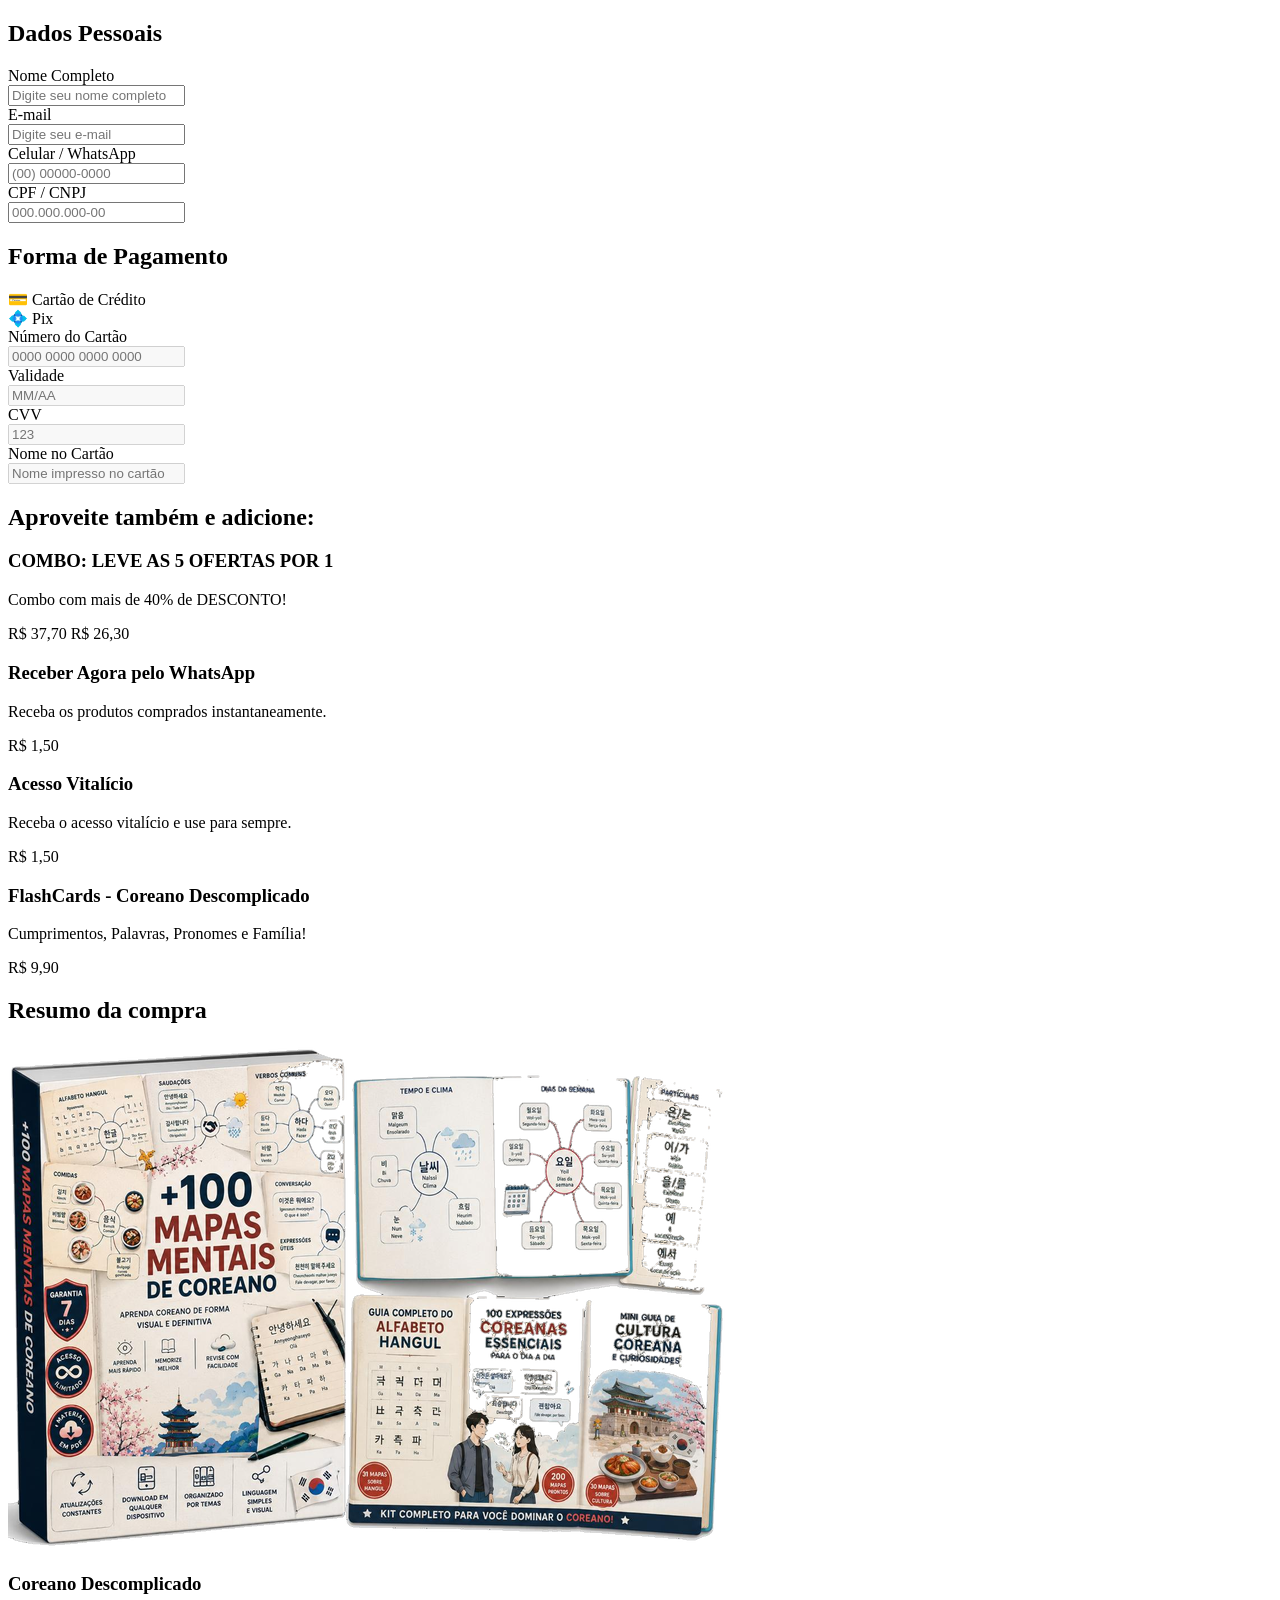
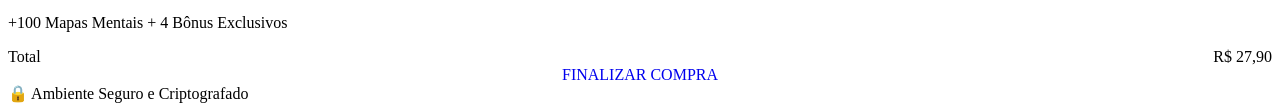
==== checkout.html @ 4ee3818f "Add files via upload" ====
<!DOCTYPE html>
<html lang="pt-BR">
<head>
<meta charset="UTF-8">
<meta name="viewport" content="width=device-width, initial-scale=1.0">
<title>Checkout Seguro</title>
<link rel="preconnect" href="https://fonts.googleapis.com">
<link rel="preconnect" href="https://fonts.gstatic.com" crossorigin="">
<link href="https://fonts.googleapis.com/css2?family=Inter:wght@400;500;600;700;800;900&display=swap" rel="stylesheet">
<link rel="stylesheet" href="css/checkout.css">
</head>
<body>

<div class="checkout-wrapper">
  <div class="checkout-container">
    
    <div class="checkout-layout">
      
      <!-- Coluna Esquerda: Formulário e Bumps -->
      <div class="checkout-card">
        
        <div class="checkout-section">
          <div class="section-title">
            <h2>Dados Pessoais</h2>
          </div>
          <div class="form-grid">
            <div class="form-group full-width">
              <label>Nome Completo</label>
              <div class="input-wrapper">
                <input type="text" placeholder="Digite seu nome completo">
              </div>
            </div>
            <div class="form-group full-width">
              <label>E-mail</label>
              <div class="input-wrapper">
                <input type="email" placeholder="Digite seu e-mail">
              </div>
            </div>
            <div class="form-group">
              <label>Celular / WhatsApp</label>
              <div class="input-wrapper">
                <input type="tel" placeholder="(00) 00000-0000">
              </div>
            </div>
            <div class="form-group">
              <label>CPF / CNPJ</label>
              <div class="input-wrapper">
                <input type="text" placeholder="000.000.000-00">
              </div>
            </div>
          </div>
        </div>

        <div class="checkout-section border-top">
          <div class="section-title">
            <h2>Forma de Pagamento</h2>
          </div>
          
          <div class="payment-tabs">
            <div class="payment-tab active">
              <span>💳 Cartão de Crédito</span>
            </div>
            <div class="payment-tab">
              <span>💠 Pix</span>
            </div>
          </div>

          <div class="payment-method-fields">
            <div class="form-grid">
              <div class="form-group full-width">
                <label>Número do Cartão</label>
                <div class="input-wrapper">
                  <input type="text" placeholder="0000 0000 0000 0000" disabled>
                </div>
              </div>
              <div class="expiry-grid full-width">
                <div class="form-group">
                  <label>Validade</label>
                  <div class="input-wrapper">
                    <input type="text" placeholder="MM/AA" disabled>
                  </div>
                </div>
                <div class="form-group">
                  <label>CVV</label>
                  <div class="input-wrapper">
                    <input type="text" placeholder="123" disabled>
                  </div>
                </div>
              </div>
              <div class="form-group full-width">
                <label>Nome no Cartão</label>
                <div class="input-wrapper">
                  <input type="text" placeholder="Nome impresso no cartão" disabled>
                </div>
              </div>
            </div>
          </div>
        </div>

        <div class="checkout-section border-top">
          <div class="section-title">
            <h2>Aproveite também e adicione:</h2>
          </div>
          
          <div class="orderbump-container">
            
            <div class="orderbump-card highlight-bump">
              <div class="orderbump-body">
                <div class="orderbump-left-col">
                  <div class="orderbump-checkbox"></div>
                  <div class="orderbump-brand">
                    <img src="images/media_1789068140539.jpg" class="ob-brand-img" onerror="this.style.display='none'">
                  </div>
                </div>
                <div class="orderbump-right-col">
                  <h3 class="orderbump-title">COMBO: LEVE AS 5 OFERTAS POR 1</h3>
                  <p class="orderbump-desc">Combo com mais de 40% de DESCONTO!</p>
                  <div class="orderbump-pricing">
                    <span class="original-price">R$ 37,70</span>
                    <span class="price-green">R$ 26,30</span>
                  </div>
                </div>
              </div>
            </div>

            <div class="orderbump-card">
              <div class="orderbump-body">
                <div class="orderbump-left-col">
                  <div class="orderbump-checkbox"></div>
                  <div class="orderbump-brand">
                    <img src="images/media_1789068140538.jpg" class="ob-brand-img" onerror="this.style.display='none'">
                  </div>
                </div>
                <div class="orderbump-right-col">
                  <h3 class="orderbump-title">Receber Agora pelo WhatsApp</h3>
                  <p class="orderbump-desc">Receba os produtos comprados instantaneamente.</p>
                  <div class="orderbump-pricing">
                    <span class="final-price">R$ 1,50</span>
                  </div>
                </div>
              </div>
            </div>

            <div class="orderbump-card">
              <div class="orderbump-body">
                <div class="orderbump-left-col">
                  <div class="orderbump-checkbox"></div>
                  <div class="orderbump-brand">
                    <img src="images/media_1789068140542.png" class="ob-brand-img" onerror="this.style.display='none'">
                  </div>
                </div>
                <div class="orderbump-right-col">
                  <h3 class="orderbump-title">Acesso Vitalício</h3>
                  <p class="orderbump-desc">Receba o acesso vitalício e use para sempre.</p>
                  <div class="orderbump-pricing">
                    <span class="final-price">R$ 1,50</span>
                  </div>
                </div>
              </div>
            </div>

            <div class="orderbump-card">
              <div class="orderbump-body">
                <div class="orderbump-left-col">
                  <div class="orderbump-checkbox"></div>
                  <div class="orderbump-brand">
                    <img src="images/media_1789068140613.jpg" class="ob-brand-img" onerror="this.style.display='none'">
                  </div>
                </div>
                <div class="orderbump-right-col">
                  <h3 class="orderbump-title">FlashCards - Coreano Descomplicado</h3>
                  <p class="orderbump-desc">Cumprimentos, Palavras, Pronomes e Família!</p>
                  <div class="orderbump-pricing">
                    <span class="final-price">R$ 9,90</span>
                  </div>
                </div>
              </div>
            </div>
            
          </div>
        </div>
      </div>

      <!-- Coluna Direita: Resumo -->
      <div class="checkout-right">
        <div class="summary-card">
          <div class="summary-header">
            <h2>Resumo da compra</h2>
          </div>
          
          <div class="product-preview">
            <div class="product-image-container">
              <img src="images/media_1789067989351.jpg" alt="Capa" onerror="this.src='images/premium-cover.png'">
            </div>
            <div class="product-info">
              <h3>Coreano Descomplicado</h3>
              <p>+100 Mapas Mentais + 4 Bônus Exclusivos</p>
            </div>
          </div>

          <div class="price-breakdown">
            <div class="price-row" style="width: 100%; display: flex; justify-content: space-between;">
              <span>Total</span>
              <span class="highlight-green">R$ 27,90</span>
            </div>
          </div>

          <a href="https://pay.wiapy.com/gKWGWH_3eS5n" class="btn-submit" style="display: block; text-align: center; text-decoration: none;">
            FINALIZAR COMPRA
          </a>
          
          <div class="checkout-footer">
            <div class="security-badge">
              <span>🔒 Ambiente Seguro e Criptografado</span>
            </div>
          </div>
        </div>
      </div>

    </div>
  </div>
</div>

<script>
  // Script para Order Bumps interativos
  document.querySelectorAll('.orderbump-card').forEach(card => {
    card.addEventListener('click', () => {
      card.classList.toggle('is-selected');
      const checkbox = card.querySelector('.orderbump-checkbox');
      if(checkbox) checkbox.classList.toggle('is-checked');
    });
  });
</script>

</body>
</html>
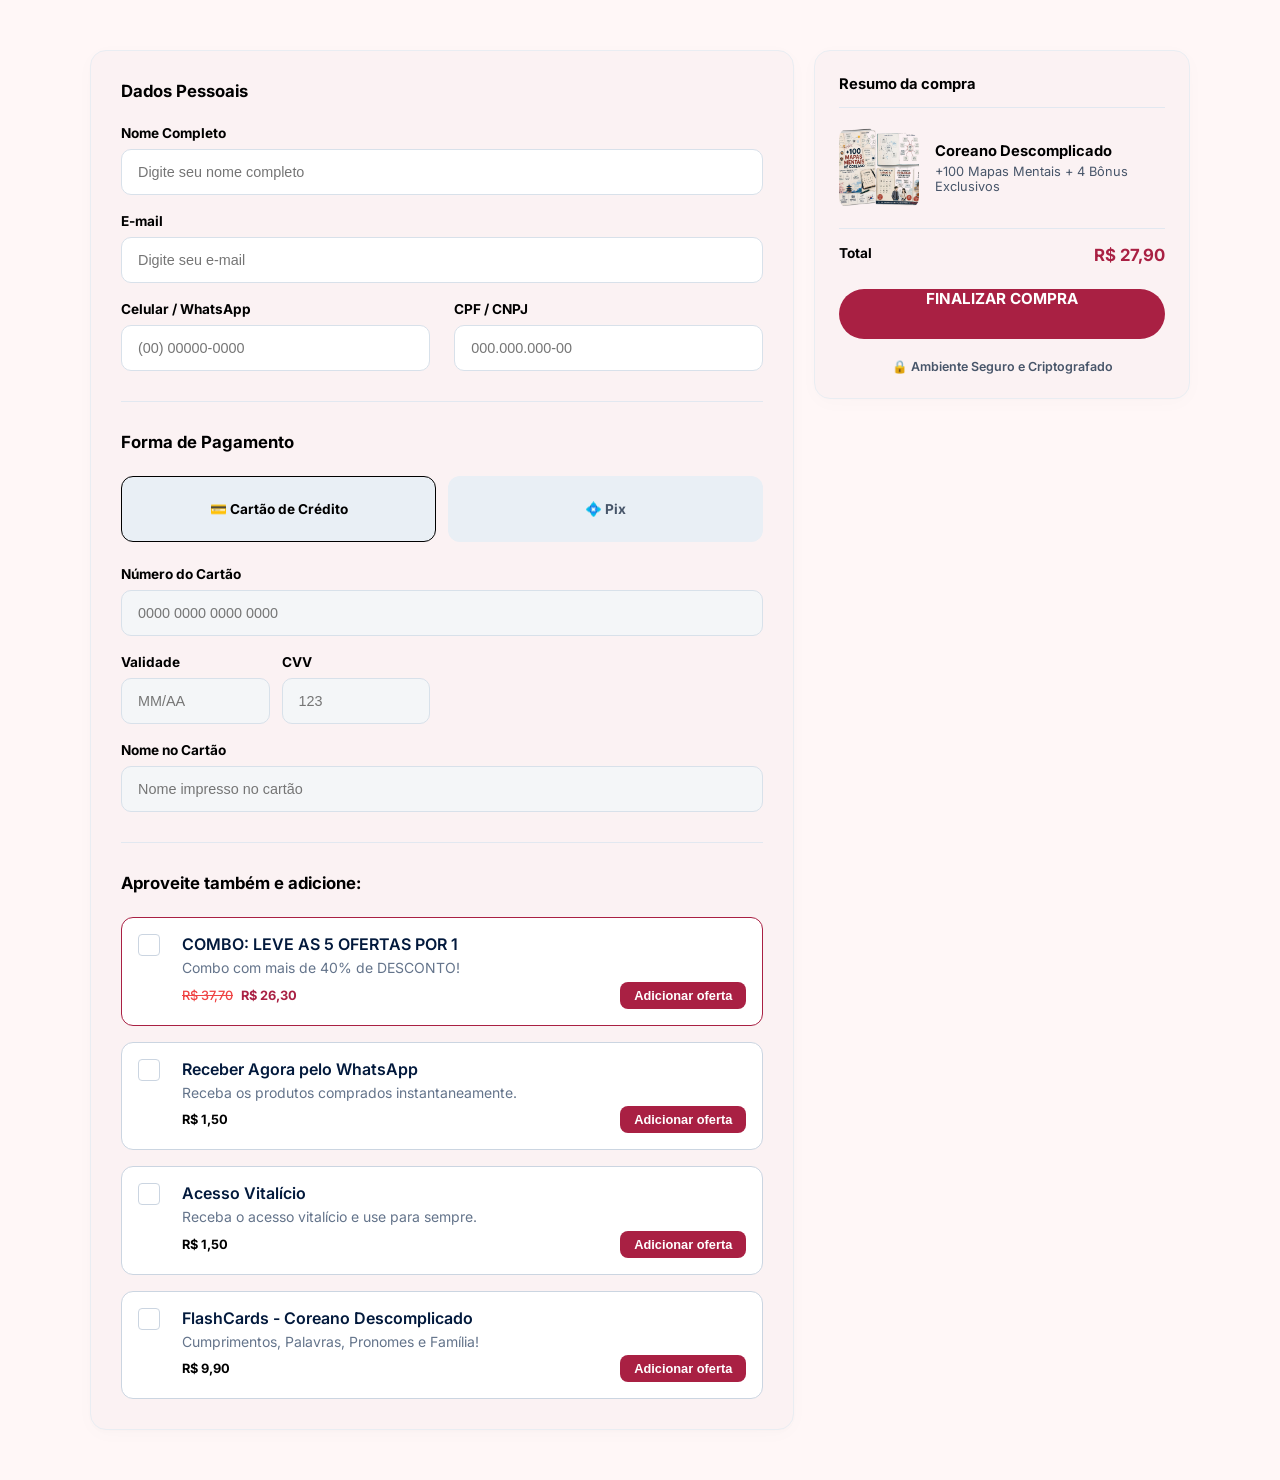
==== commit 119f3c92: "Add files via upload" ====
--- a/checkout.html
+++ b/checkout.html
@@ -8,6 +8,24 @@
 <link rel="preconnect" href="https://fonts.gstatic.com" crossorigin="">
 <link href="https://fonts.googleapis.com/css2?family=Inter:wght@400;500;600;700;800;900&display=swap" rel="stylesheet">
 <link rel="stylesheet" href="css/checkout.css">
+<!-- Meta Pixel Code -->
+<script>
+!function(f,b,e,v,n,t,s)
+{if(f.fbq)return;n=f.fbq=function(){n.callMethod?
+n.callMethod.apply(n,arguments):n.queue.push(arguments)};
+if(!f._fbq)f._fbq=n;n.push=n;n.loaded=!0;n.version='2.0';
+n.queue=[];t=b.createElement(e);t.async=!0;
+t.src=v;s=b.getElementsByTagName(e)[0];
+s.parentNode.insertBefore(t,s)}(window, document,'script',
+'https://connect.facebook.net/en_US/fbevents.js');
+fbq('init', '1640406447506257');
+fbq('track', 'PageView');
+fbq('track', 'ViewContent');
+</script>
+<noscript><img height="1" width="1" style="display:none"
+src="https://www.facebook.com/tr?id=1640406447506257&ev=PageView&noscript=1"
+/></noscript>
+<!-- End Meta Pixel Code -->
 </head>
 <body>
 
@@ -118,6 +136,7 @@
                   <div class="orderbump-pricing">
                     <span class="original-price">R$ 37,70</span>
                     <span class="price-green">R$ 26,30</span>
+                    <button type="button" class="ob-add-btn">Adicionar oferta</button>
                   </div>
                 </div>
               </div>
@@ -136,6 +155,7 @@
                   <p class="orderbump-desc">Receba os produtos comprados instantaneamente.</p>
                   <div class="orderbump-pricing">
                     <span class="final-price">R$ 1,50</span>
+                    <button type="button" class="ob-add-btn">Adicionar oferta</button>
                   </div>
                 </div>
               </div>
@@ -154,6 +174,7 @@
                   <p class="orderbump-desc">Receba o acesso vitalício e use para sempre.</p>
                   <div class="orderbump-pricing">
                     <span class="final-price">R$ 1,50</span>
+                    <button type="button" class="ob-add-btn">Adicionar oferta</button>
                   </div>
                 </div>
               </div>
@@ -172,6 +193,7 @@
                   <p class="orderbump-desc">Cumprimentos, Palavras, Pronomes e Família!</p>
                   <div class="orderbump-pricing">
                     <span class="final-price">R$ 9,90</span>
+                    <button type="button" class="ob-add-btn">Adicionar oferta</button>
                   </div>
                 </div>
               </div>
--- a/css/checkout.css
+++ b/css/checkout.css
@@ -0,0 +1,268 @@
+:root {
+  --bg-color: #fff7f7;
+  --card-bg: #fbf2f3;
+  --text-main: #000000;
+  --text-muted: #64748b;
+  --text-soft: #94a3b8;
+  --text-muted-strong: #475569;
+  --border-color: #cbd5e1;
+  --border-light: #e2e8f0;
+  --accent-green: #a92043;
+  --accent-green-hover: #8e1b38;
+  --accent-green-text: #a92043;
+  --accent-green-button: #a92043;
+  --accent-green-button-hover: #8e1b38;
+  --error-color: #ef4444;
+  --shadow-card: 0 4px 20px rgba(0,0,0,.02), 0 2px 4px rgba(0,0,0,.01);
+  --font-family: 'Inter', system-ui, -apple-system, sans-serif;
+}
+
+body {
+  margin: 0;
+  padding: 0;
+  font-family: var(--font-family);
+  background-color: var(--bg-color);
+  color: var(--text-main);
+}
+
+.checkout-wrapper {
+  min-height: 100vh;
+  box-sizing: border-box;
+  padding: 10px 20px;
+}
+
+.checkout-container {
+  width: 100%;
+  max-width: 1100px;
+  margin: 40px auto;
+}
+
+/* Layout idêntico Wiapy: Form esquerda (1.5fr), Resumo direita (.8fr) */
+.checkout-layout {
+  display: grid;
+  grid-template-columns: minmax(0, 1.5fr) 0.8fr;
+  gap: 20px;
+  align-items: start;
+}
+
+.checkout-card, .summary-card {
+  background: var(--card-bg);
+  border: 1px solid #e9edf2;
+  border-radius: 16px;
+  box-shadow: var(--shadow-card);
+  box-sizing: border-box;
+}
+
+.checkout-card { padding: 30px; }
+.summary-card { padding: 24px; }
+
+.checkout-section {
+  display: flex;
+  flex-direction: column;
+}
+.checkout-section.border-top {
+  margin-top: 30px;
+  padding-top: 30px;
+  border-top: 1px solid var(--border-light);
+}
+
+.section-title { margin-bottom: 24px; }
+.section-title h2 {
+  margin: 0;
+  color: var(--text-main);
+  font-size: 1.05rem;
+  font-weight: 700;
+}
+
+/* Formulário */
+.form-grid {
+  display: grid;
+  grid-template-columns: 1fr 1fr;
+  gap: 18px 24px;
+}
+.form-group {
+  display: flex;
+  flex-direction: column;
+}
+.form-group.full-width { grid-column: 1 / -1; }
+.expiry-grid {
+  display: grid;
+  grid-template-columns: 1fr 1fr;
+  gap: 12px;
+}
+
+.form-group label {
+  margin-bottom: 8px;
+  color: var(--text-main);
+  font-size: 0.85rem;
+  font-weight: 700;
+}
+
+.input-wrapper { position: relative; display: flex; align-items: center; width: 100%; }
+.input-wrapper input {
+  width: 100%; height: 46px;
+  border: 1px solid #d8e1ea;
+  border-radius: 10px;
+  background: #fff;
+  color: var(--text-main);
+  font-size: 0.9rem;
+  font-weight: 500;
+  outline: none; box-sizing: border-box;
+  padding: 0 16px;
+  transition: all 0.2s ease;
+}
+.input-wrapper input:focus {
+  border-color: var(--text-main);
+  box-shadow: 0 0 0 1px var(--text-main);
+}
+.input-wrapper input:disabled { background: #f4f6f8; color: var(--text-soft); }
+
+/* Tabs de Pagamento */
+.payment-tabs {
+  display: grid;
+  grid-template-columns: repeat(2, 1fr);
+  gap: 12px;
+  margin-bottom: 24px;
+}
+.payment-tab {
+  height: 64px;
+  border-radius: 12px;
+  background: #e9eff5;
+  border: 1.5px solid transparent;
+  color: var(--text-muted-strong);
+  display: flex;
+  flex-direction: column;
+  align-items: center;
+  justify-content: center;
+  cursor: pointer;
+  transition: all 0.2s ease;
+}
+.payment-tab.active {
+  border-color: var(--text-main);
+  color: var(--text-main);
+}
+.payment-tab span { font-size: 0.85rem; font-weight: 700; }
+
+/* Order Bumps Wiapy */
+.orderbump-container {
+  display: flex; flex-direction: column; gap: 16px;
+}
+.orderbump-card {
+  border: 1px solid var(--border-color);
+  border-radius: 12px;
+  background: #ffffff;
+  padding: 16px;
+  cursor: pointer;
+  transition: all 0.2s ease-in-out;
+}
+.orderbump-card:hover { border-color: var(--text-muted); box-shadow: 0 4px 12px rgba(0,0,0,0.04); }
+.orderbump-card.is-selected {
+  border-color: var(--accent-green) !important;
+  background: #fbfdfc;
+  box-shadow: 0 4px 12px rgba(21, 195, 107, 0.08);
+}
+.orderbump-card.highlight-bump {
+  border-color: var(--accent-green); background: #ffffff;
+}
+.orderbump-card.is-selected .ob-add-btn {
+  background: #01183A;
+}
+
+.orderbump-body {
+  display: flex; gap: 14px; align-items: flex-start;
+}
+.orderbump-left-col {
+  display: flex; align-items: center; gap: 8px; flex-shrink: 0;
+}
+.orderbump-checkbox {
+  width: 20px; height: 20px;
+  border: 1.5px solid var(--border-color);
+  border-radius: 4px;
+  background: #fff;
+  transition: all 0.15s ease;
+  position: relative;
+}
+.orderbump-checkbox.is-checked {
+  background: var(--accent-green);
+  border-color: var(--accent-green);
+}
+.orderbump-checkbox.is-checked::after {
+  content: "✔"; color: #fff; position: absolute; font-size: 14px; top: -1px; left: 3px;
+}
+
+.ob-brand-img {
+  width: 44px; height: 44px; border-radius: 6px; object-fit: cover;
+}
+
+.orderbump-right-col {
+  display: flex; flex-direction: column; gap: 4px; flex: 1;
+}
+.orderbump-title { margin: 0; font-size: 16px; font-weight: 600; color: #02193C; }
+.orderbump-desc { margin: 0; font-size: 14px; color: #64748B; font-weight: 400; line-height: 1.4; }
+.orderbump-pricing {
+  display: flex; align-items: center; gap: 8px; font-size: 0.8rem;
+}
+.original-price { color: var(--error-color); text-decoration: line-through; font-weight: 500; }
+.price-green { color: var(--accent-green-text); font-weight: 700; }
+.final-price { color: var(--text-main); font-weight: 700; }
+
+.ob-add-btn {
+  background: #A92043;
+  color: #fff;
+  border: none;
+  border-radius: 8px;
+  padding: 6px 14px;
+  font-size: 0.8rem;
+  font-weight: 700;
+  cursor: pointer;
+  margin-left: auto;
+  transition: opacity 0.2s, background 0.2s;
+}
+.ob-add-btn:hover {
+  opacity: 0.9;
+}
+
+/* Resumo da Compra Direita */
+.checkout-right { position: sticky; top: 10px; }
+.summary-header {
+  padding-bottom: 14px; border-bottom: 1px solid var(--border-light); margin-bottom: 20px;
+}
+.summary-header h2 { font-size: 0.92rem; font-weight: 700; margin: 0; }
+
+.product-preview {
+  display: flex; gap: 16px; align-items: center; margin-bottom: 20px;
+}
+.product-image-container {
+  width: 80px; height: 80px; border-radius: 10px; overflow: hidden; flex-shrink: 0;
+}
+.product-image-container img { width: 100%; height: 100%; object-fit: cover; }
+.product-info h3 { font-size: 0.92rem; font-weight: 700; margin: 0 0 4px; }
+.product-info p { font-size: 0.8rem; color: var(--text-muted-strong); margin: 0; }
+
+.price-breakdown {
+  border-top: 1px solid var(--border-light); padding-top: 16px; margin-bottom: 24px;
+}
+.price-row { font-size: 0.85rem; font-weight: 700; }
+.highlight-green { color: var(--accent-green-text); font-size: 1.05rem; font-weight: 700; }
+
+.btn-submit {
+  width: 100%; height: 50px;
+  background: var(--accent-green-button); color: #fff;
+  border-radius: 25px;
+  font-size: 0.95rem; font-weight: 700;
+  display: flex; align-items: center; justify-content: center;
+  transition: background-color 0.2s ease, transform 0.1s ease;
+}
+.btn-submit:hover { background: var(--accent-green-button-hover); }
+
+.checkout-footer {
+  padding-top: 20px; display: flex; justify-content: center;
+}
+.security-badge { font-size: 0.78rem; font-weight: 600; color: var(--text-muted-strong); }
+
+@media (max-width: 900px) {
+  .checkout-layout { grid-template-columns: 1fr; }
+  .checkout-card, .summary-card { padding: 20px 16px; }
+  .form-grid { grid-template-columns: 1fr; }
+  .checkout-right { position: static; order: -1; margin-bottom: 20px; }
+}
